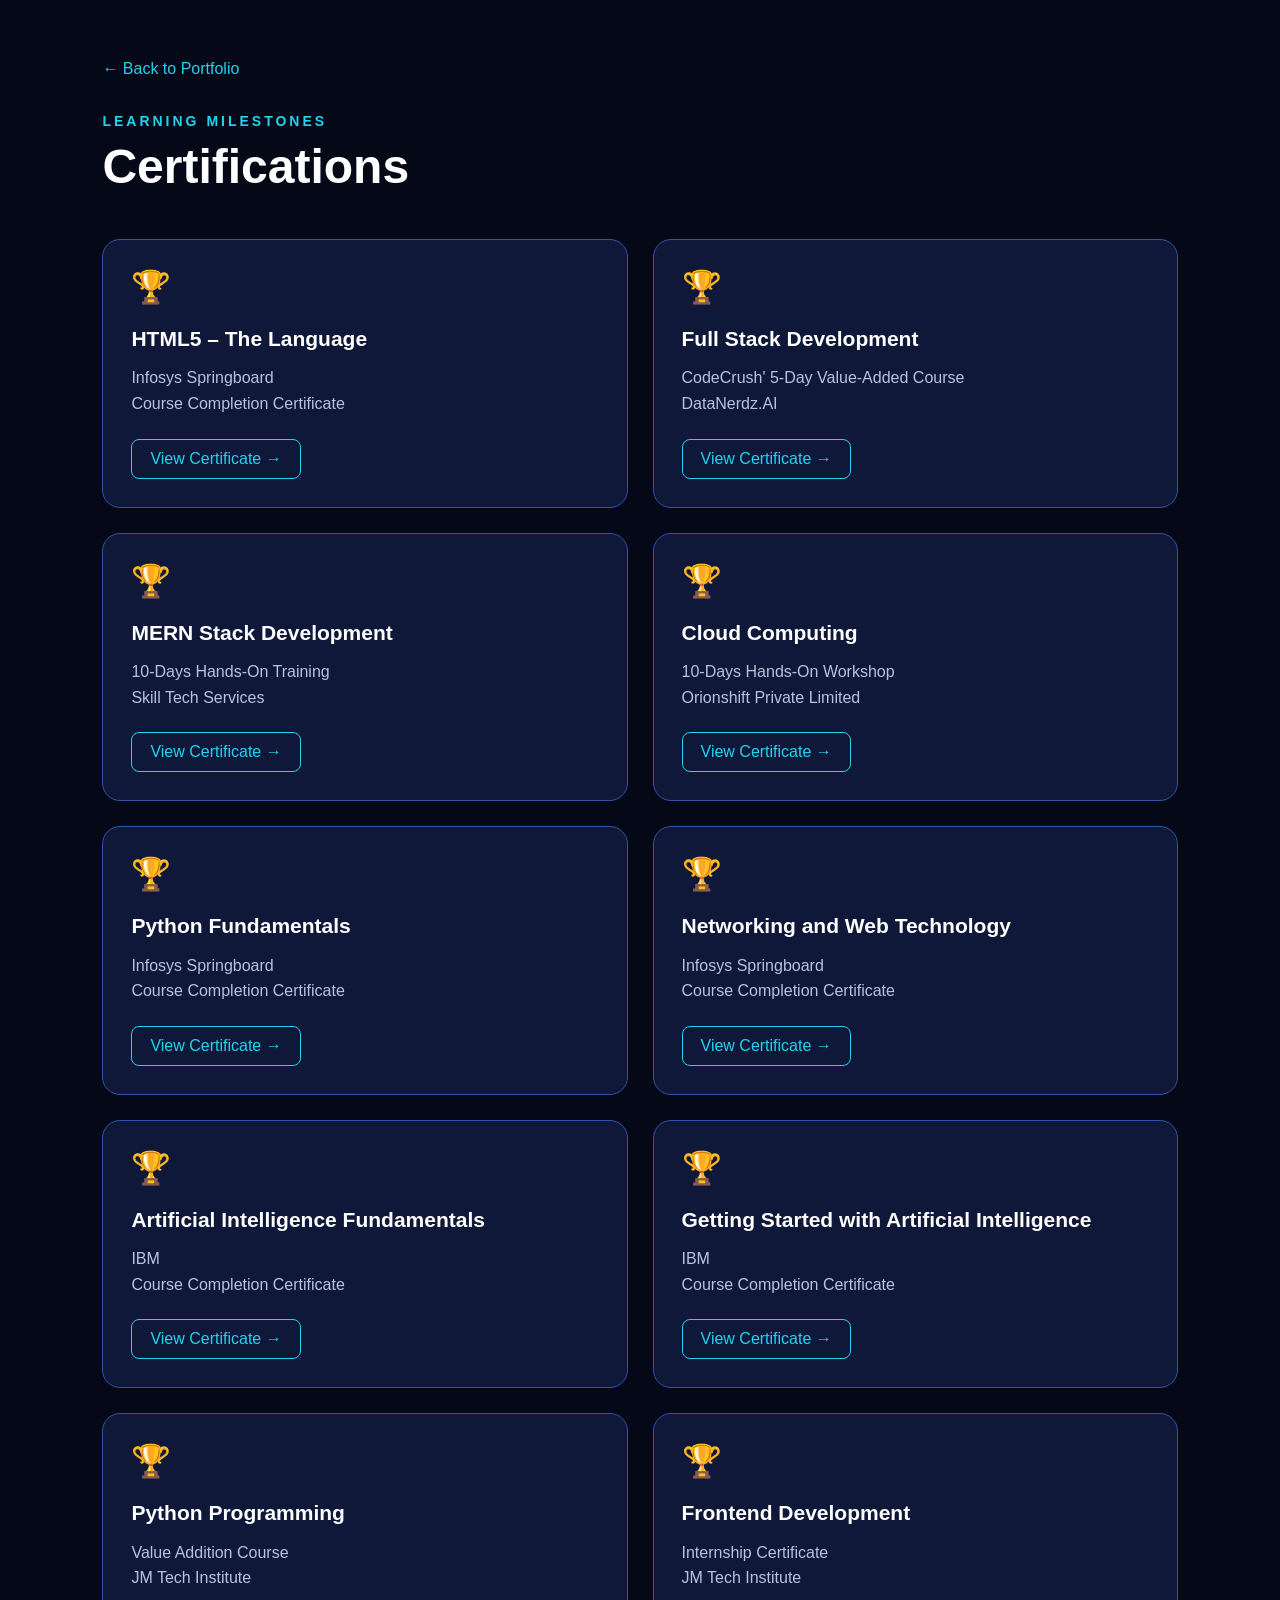
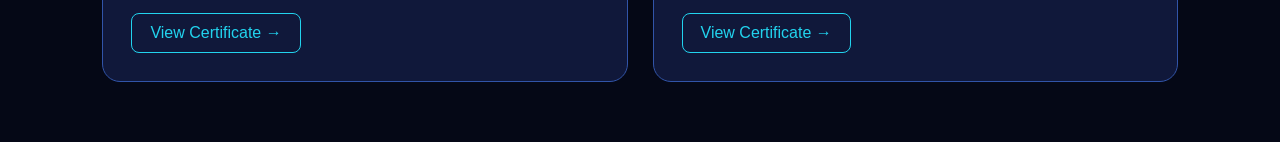
==== certificates.html @ 3a82226f "updated code" ====
<!doctype html>
<html lang="en">
  <head>
    <meta charset="UTF-8" />
    <meta name="viewport" content="width=device-width, initial-scale=1.0" />

    <title>Certifications | Yogeshwaran R</title>
    <link rel="icon" href="./assets/images/certficate-icon.png" />

    <style>
      * {
        margin: 0;
        padding: 0;
        box-sizing: border-box;
      }

      body {
        font-family: Arial, sans-serif;
        background: #050816;
        color: #ffffff;
        min-height: 100vh;
        padding: 60px 8%;
      }

      .container {
        max-width: 1100px;
        margin: auto;
      }

      .back {
        display: inline-block;
        color: #22d3ee;
        text-decoration: none;
        margin-bottom: 35px;
        font-size: 16px;
      }

      .back:hover {
        text-decoration: underline;
      }

      .subtitle {
        color: #22d3ee;
        font-size: 14px;
        letter-spacing: 3px;
        font-weight: bold;
        margin-bottom: 10px;
      }

      h1 {
        font-size: 48px;
        margin-bottom: 45px;
      }

      .cert-grid {
        display: grid;
        grid-template-columns: repeat(2, 1fr);
        gap: 25px;
      }

      .cert-card {
        background: rgba(20, 30, 70, 0.75);
        border: 1px solid #3154a8;
        border-radius: 18px;
        padding: 28px;
        transition: 0.3s ease;
      }

      .cert-card:hover {
        transform: translateY(-5px);
        border-color: #22d3ee;
        box-shadow: 0 10px 30px rgba(34, 211, 238, 0.15);
      }

      .cert-icon {
        font-size: 32px;
        margin-bottom: 18px;
      }

      .cert-card h2 {
        font-size: 21px;
        line-height: 1.4;
        margin-bottom: 12px;
      }

      .cert-card p {
        color: #b8c2d9;
        line-height: 1.6;
        margin-bottom: 22px;
      }

      .view-btn {
        display: inline-block;
        padding: 10px 18px;
        border: 1px solid #22d3ee;
        border-radius: 8px;
        color: #22d3ee;
        text-decoration: none;
        transition: 0.3s ease;
      }

      .view-btn:hover {
        background: #22d3ee;
        color: #050816;
      }

      @media (max-width: 700px) {
        body {
          padding: 40px 6%;
        }

        h1 {
          font-size: 36px;
        }

        .cert-grid {
          grid-template-columns: 1fr;
        }
      }
    </style>
  </head>

  <body>
    <div class="container">
      <a href="index.html" class="back">← Back to Portfolio</a>

      <div class="subtitle">LEARNING MILESTONES</div>
      <h1>Certifications</h1>

      <div class="cert-grid">
        <div class="cert-card">
          <div class="cert-icon">🏆</div>

          <h2>HTML5 – The Language</h2>

          <p>
            Infosys Springboard<br />
            Course Completion Certificate
          </p>

          <a
            href="assets/certificates/HTML5 – The Language - Infosys Springboard.pdf"
            target="_blank"
            class="view-btn"
          >
            View Certificate →
          </a>
        </div>

        <div class="cert-card">
          <div class="cert-icon">🏆</div>

          <h2>Full Stack Development</h2>

          <p>
            CodeCrush' 5-Day Value-Added Course<br />
            DataNerdz.AI
          </p>

          <a
            href="assets/certificates/Datanerdz.AI.pdf"
            target="_blank"
            class="view-btn"
          >
            View Certificate →
          </a>
        </div>

        <div class="cert-card">
          <div class="cert-icon">🏆</div>

          <h2>MERN Stack Development</h2>

          <p>
            10-Days Hands-On Training<br />
            Skill Tech Services
          </p>

          <a
            href="assets/certificates/Skill Tech Services.pdf"
            target="_blank"
            class="view-btn"
          >
            View Certificate →
          </a>
        </div>

        <div class="cert-card">
          <div class="cert-icon">🏆</div>

          <h2>Cloud Computing</h2>

          <p>
            10-Days Hands-On Workshop<br />
            Orionshift Private Limited
          </p>

          <a
            href="assets/certificates/Orionshift.pdf"
            target="_blank"
            class="view-btn"
          >
            View Certificate →
          </a>
        </div>

        <div class="cert-card">
          <div class="cert-icon">🏆</div>

          <h2>Python Fundamentals</h2>

          <p>
            Infosys Springboard<br />
            Course Completion Certificate
          </p>

          <a
            href="assets/certificates/Python Fundamentals - Infosys Springboard.pdf"
            target="_blank"
            class="view-btn"
          >
            View Certificate →
          </a>
        </div>

        <div class="cert-card">
          <div class="cert-icon">🏆</div>

          <h2>Networking and Web Technology</h2>

          <p>
            Infosys Springboard<br />
            Course Completion Certificate
          </p>

          <a
            href="assets/certificates/Networking and Web Technology - Infosys Springboard.pdf"
            target="_blank"
            class="view-btn"
          >
            View Certificate →
          </a>
        </div>

        <div class="cert-card">
          <div class="cert-icon">🏆</div>

          <h2>Artificial Intelligence Fundamentals</h2>

          <p>
            IBM<br />
            Course Completion Certificate
          </p>

          <a
            href="assets/certificates/IBM - Artificial Intelligence Fundamentals.pdf"
            target="_blank"
            class="view-btn"
          >
            View Certificate →
          </a>
        </div>

        <div class="cert-card">
          <div class="cert-icon">🏆</div>

          <h2>Getting Started with Artificial Intelligence</h2>

          <p>
            IBM<br />
            Course Completion Certificate
          </p>

          <a
            href="assets/certificates/IBM - Getting Started with Artificial Intelligence.pdf"
            target="_blank"
            class="view-btn"
          >
            View Certificate →
          </a>
        </div>

        <div class="cert-card">
          <div class="cert-icon">🏆</div>

          <h2>Python Programming</h2>

          <p>
            Value Addition Course<br />
            JM Tech Institute
          </p>

          <a
            href="assets/certificates/JM Tech & Institute.pdf"
            target="_blank"
            class="view-btn"
          >
            View Certificate →
          </a>
        </div>

        <div class="cert-card">
          <div class="cert-icon">🏆</div>

          <h2>Frontend Development</h2>

          <p>
            Internship Certificate<br />
            JM Tech Institute
          </p>

          <a
            href="assets/certificates/Internship - JM Tech.pdf"
            target="_blank"
            class="view-btn"
          >
            View Certificate →
          </a>
        </div>
      </div>
    </div>
  </body>
</html>
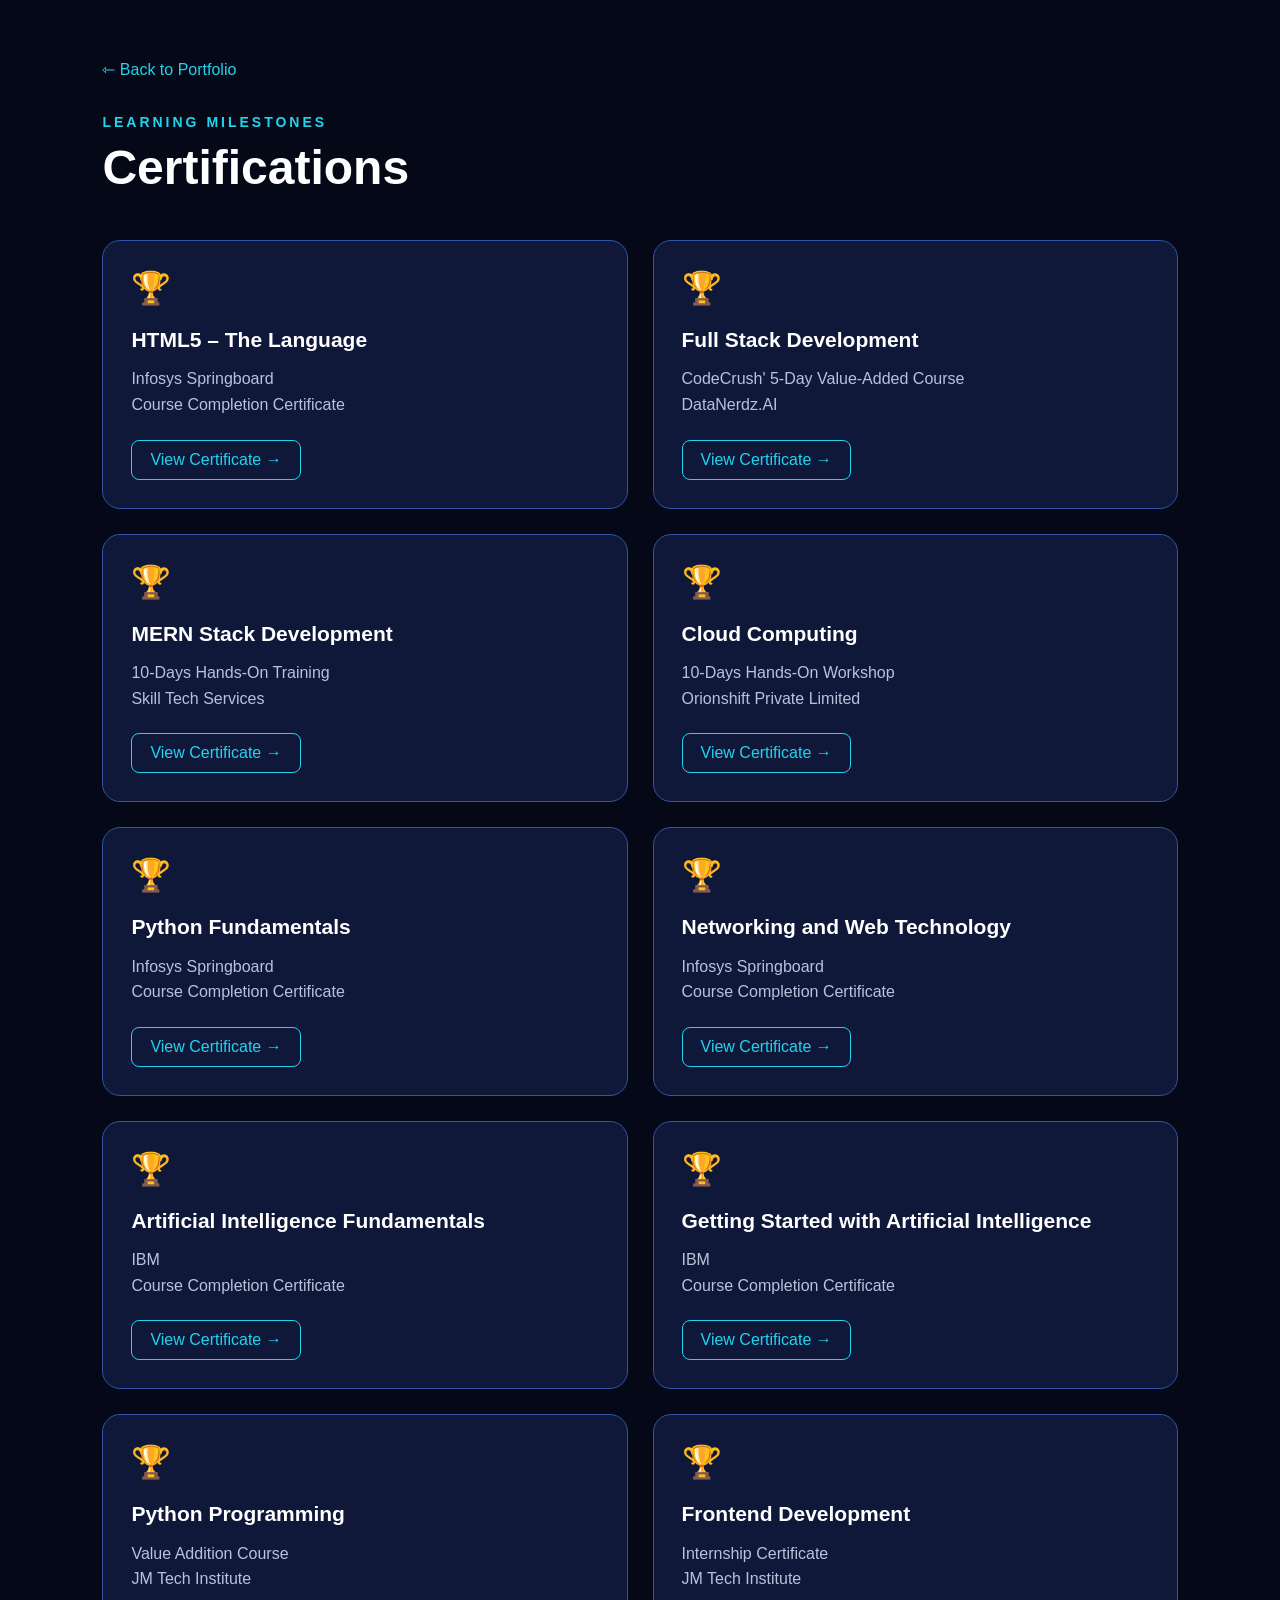
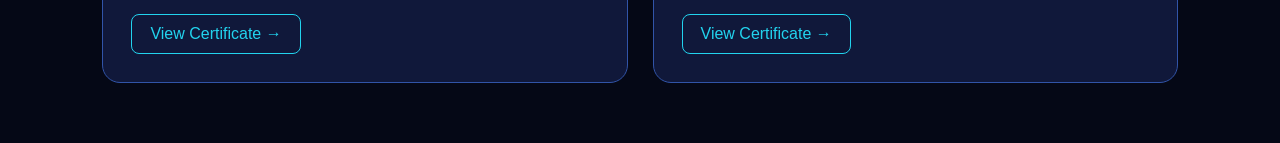
==== commit 155656d1: "updated code" ====
--- a/certificates.html
+++ b/certificates.html
@@ -33,10 +33,6 @@
         text-decoration: none;
         margin-bottom: 35px;
         font-size: 16px;
-      }
-
-      .back:hover {
-        text-decoration: underline;
       }
 
       .subtitle {
@@ -122,7 +118,7 @@
 
   <body>
     <div class="container">
-      <a href="index.html" class="back">← Back to Portfolio</a>
+      <a href="index.html" class="back">⇽ Back to Portfolio</a>
 
       <div class="subtitle">LEARNING MILESTONES</div>
       <h1>Certifications</h1>
